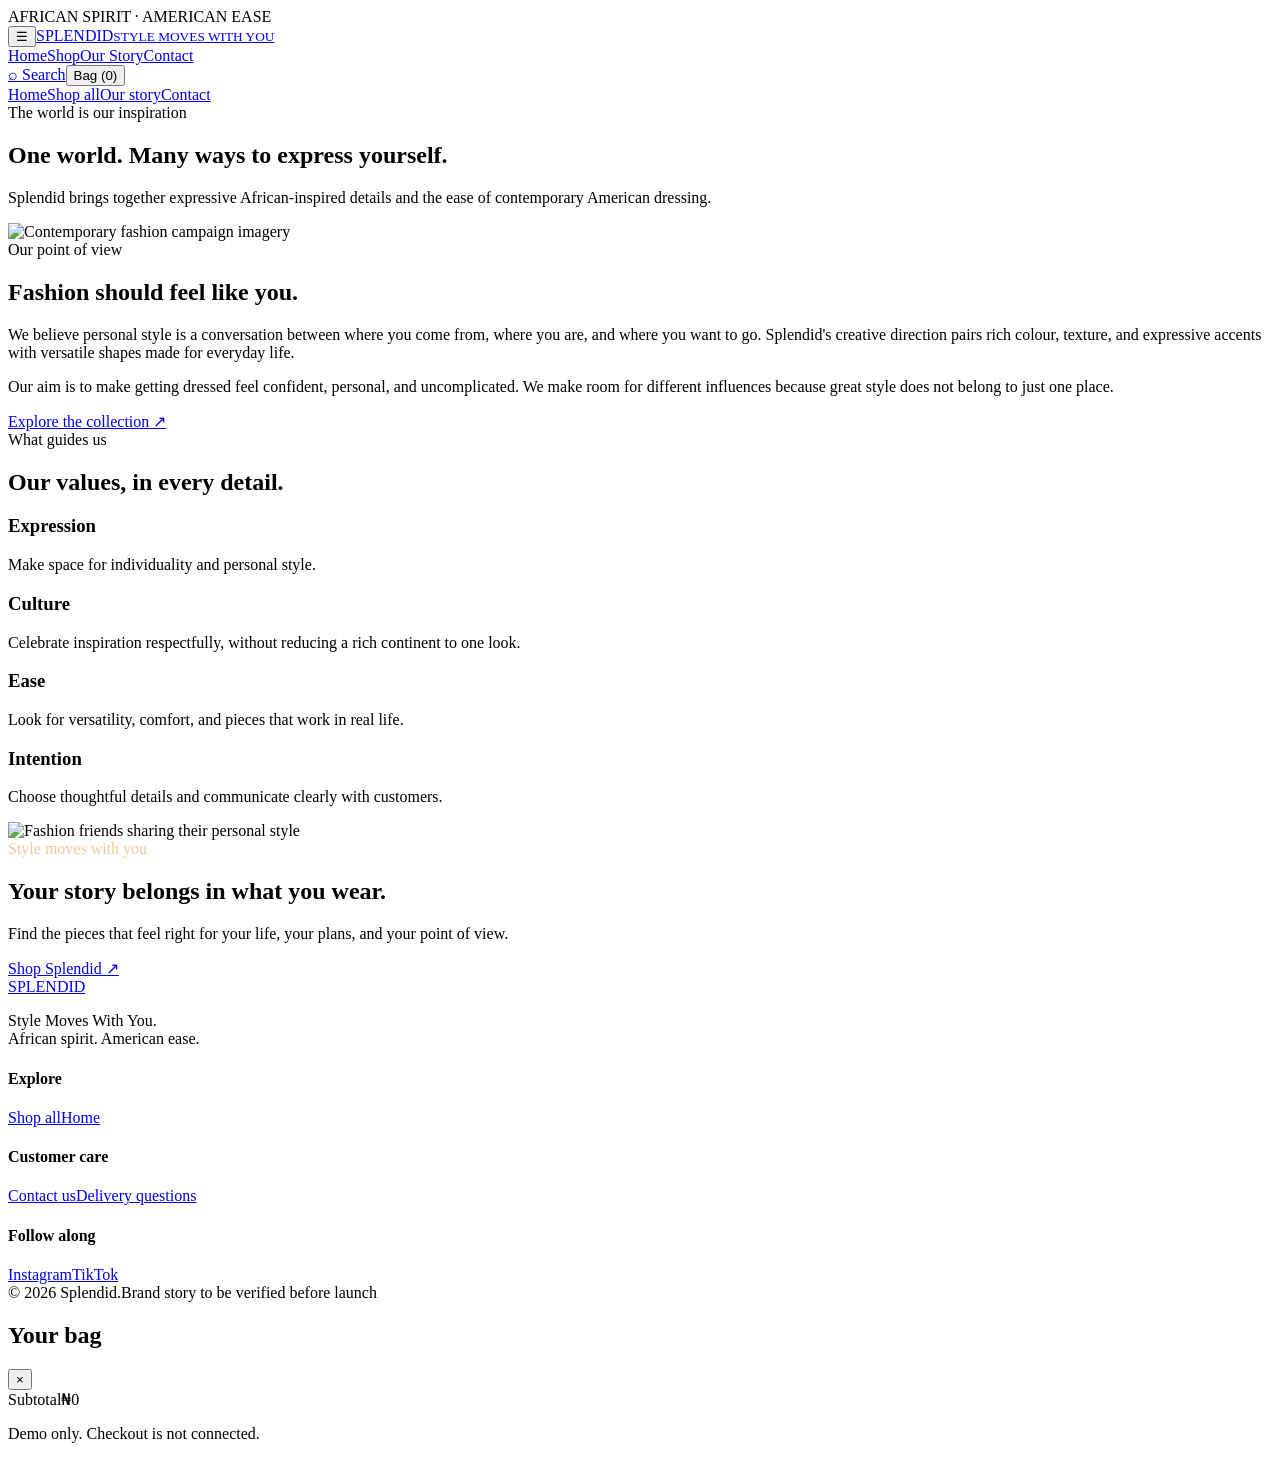
==== about.html @ 49380f8c "Add files via upload" ====
<!doctype html><html lang="en"><head><meta charset="utf-8"><meta name="viewport" content="width=device-width,initial-scale=1"><title>Our Story | Splendid Fashion</title><meta name="description" content="Learn about Splendid's design direction: African-inspired expression meets modern everyday style."><meta name="robots" content="index,follow"><link rel="stylesheet" href="assets/style.css"><script defer src="assets/app.js"></script><script defer src="assets/site.js"></script></head><body><div class="announcement">AFRICAN SPIRIT · AMERICAN EASE</div><header class="header"><nav class="nav"><button class="menu-toggle" aria-label="Open navigation">☰</button><a class="logo" href="index.html">SPLENDID<small>STYLE MOVES WITH YOU</small></a><div class="navlinks"><a href="index.html">Home</a><a href="shop.html">Shop</a><a href="about.html">Our Story</a><a href="contact.html">Contact</a></div><div class="navtools"><a href="shop.html">⌕ Search</a><button data-open-cart>Bag (<span data-cart-count>0</span>)</button></div></nav><div class="mobile-menu"><a href="index.html">Home</a><a href="shop.html">Shop all</a><a href="about.html">Our story</a><a href="contact.html">Contact</a></div></header><main><section class="page-hero"><div class="eyebrow">The world is our inspiration</div><h1 class="page-title">One world. Many ways to express yourself.</h1><p>Splendid brings together expressive African-inspired details and the ease of contemporary American dressing.</p></section><section class="container about-intro"><img src="https://images.unsplash.com/photo-1529139574466-a303027c1d8b?auto=format&fit=crop&w=1100&q=85" alt="Contemporary fashion campaign imagery"><div class="about-copy"><div class="eyebrow">Our point of view</div><h2>Fashion should feel like you.</h2><p>We believe personal style is a conversation between where you come from, where you are, and where you want to go. Splendid's creative direction pairs rich colour, texture, and expressive accents with versatile shapes made for everyday life.</p><p>Our aim is to make getting dressed feel confident, personal, and uncomplicated. We make room for different influences because great style does not belong to just one place.</p><a class="button" href="shop.html">Explore the collection ↗</a></div></section><section class="container"><div class="section-head"><div><div class="eyebrow">What guides us</div><h2>Our values, in every detail.</h2></div></div><div class="values"><article class="value-card"><h3>Expression</h3><p>Make space for individuality and personal style.</p></article><article class="value-card"><h3>Culture</h3><p>Celebrate inspiration respectfully, without reducing a rich continent to one look.</p></article><article class="value-card"><h3>Ease</h3><p>Look for versatility, comfort, and pieces that work in real life.</p></article><article class="value-card"><h3>Intention</h3><p>Choose thoughtful details and communicate clearly with customers.</p></article></div></section><section class="container section"><div class="editorial"><img src="https://images.unsplash.com/photo-1483985988355-763728e1935b?auto=format&fit=crop&w=1100&q=85" alt="Fashion friends sharing their personal style" loading="lazy"><div class="editorial-copy"><div class="eyebrow" style="color:#f0c99c">Style moves with you</div><h2>Your story belongs in what you wear.</h2><p>Find the pieces that feel right for your life, your plans, and your point of view.</p><a class="button light" href="shop.html">Shop Splendid ↗</a></div></div></section></main><footer class="footer"><div class="container"><div class="footer-main"><div class="footer-brand"><a class="logo" href="index.html">SPLENDID</a><p>Style Moves With You.<br>African spirit. American ease.</p></div><div><h4>Explore</h4><div class="footer-links"><a href="shop.html">Shop all</a><a href="index.html">Home</a></div></div><div><h4>Customer care</h4><div class="footer-links"><a href="contact.html">Contact us</a><a href="contact.html">Delivery questions</a></div></div><div><h4>Follow along</h4><div class="footer-links"><a href="#">Instagram</a><a href="#">TikTok</a></div></div></div><div class="footer-bottom"><span>© <span data-year>2026</span> Splendid.</span><span>Brand story to be verified before launch</span></div></div></footer><div class="cart-panel" data-cart-panel role="dialog" aria-modal="true" aria-label="Shopping bag"><div class="cart-inner"><div class="cart-head"><h2>Your bag</h2><button class="cart-close" data-close-cart>×</button></div><div data-cart-items></div><div class="cart-total"><span>Subtotal</span><span data-cart-total>₦0</span></div><p class="cart-note">Demo only. Checkout is not connected.</p></div></div></body></html>
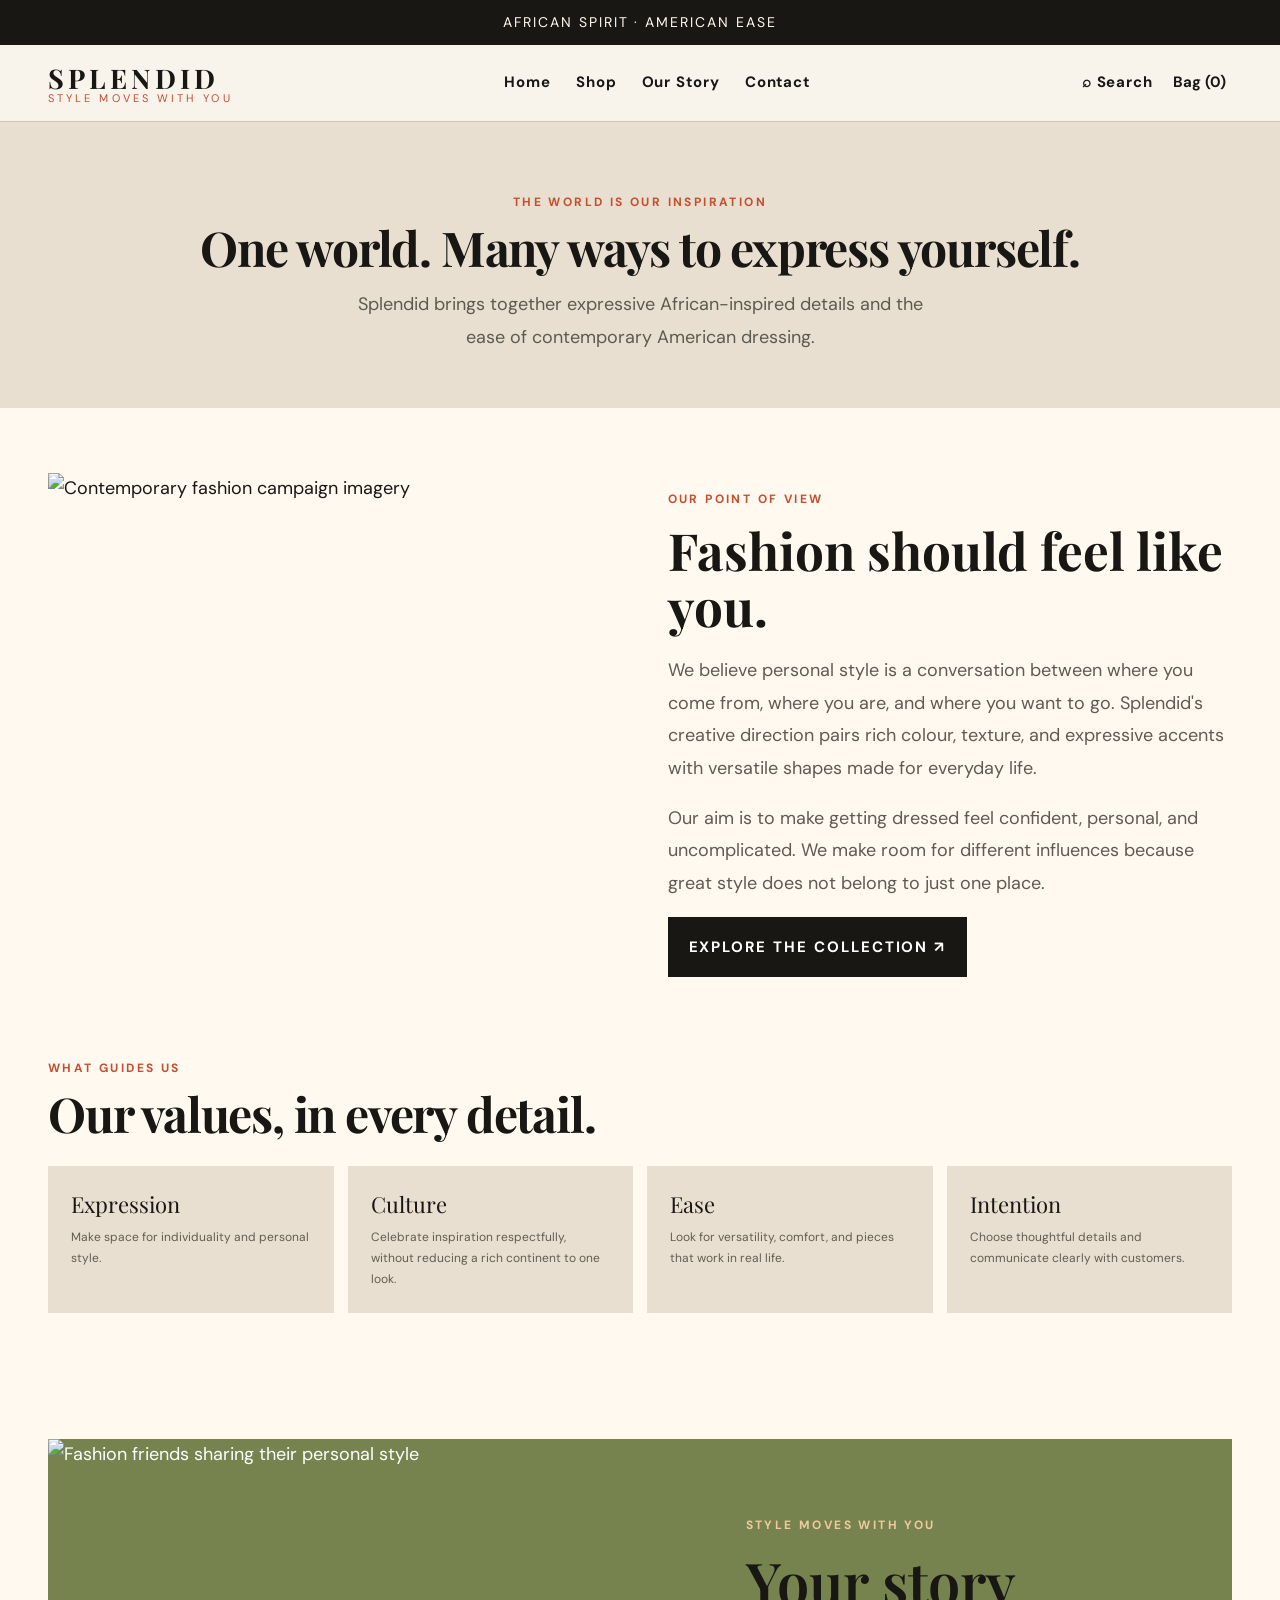
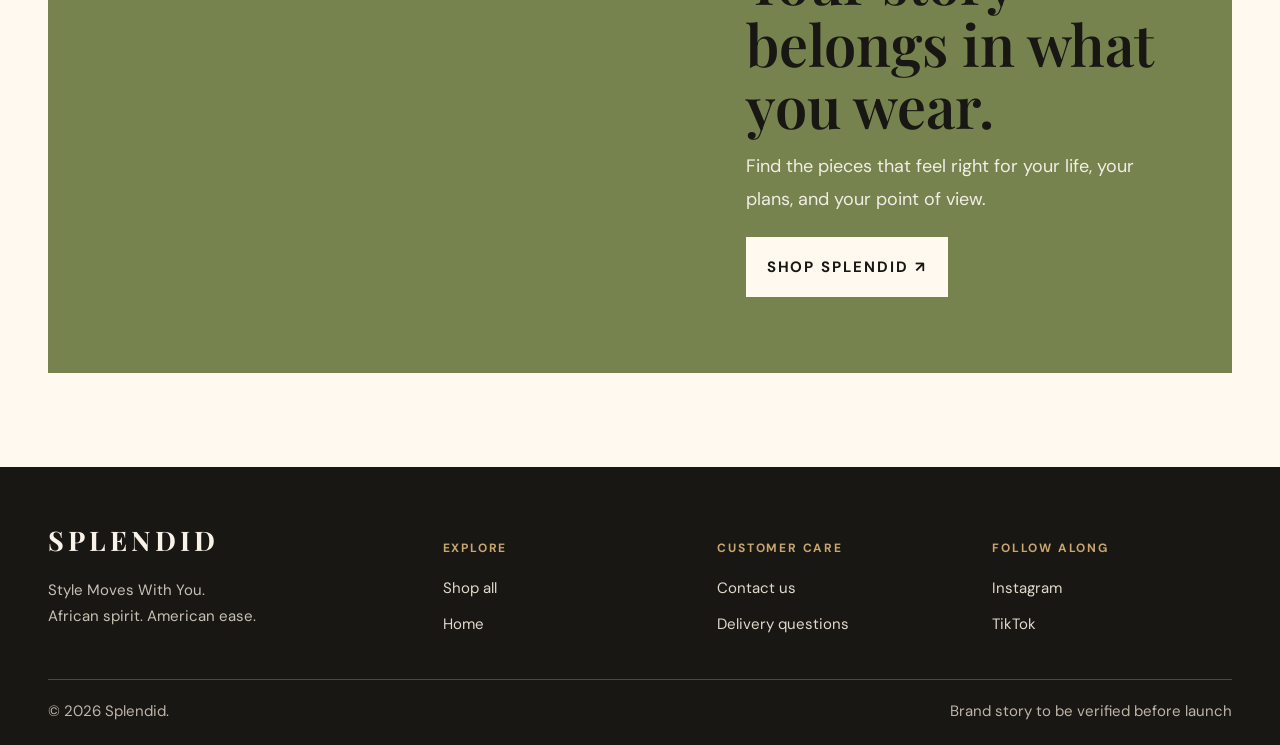
==== commit aeda1568: "Refresh website assets after readability update" ====
--- a/about.html
+++ b/about.html
@@ -1 +1 @@
-<!doctype html><html lang="en"><head><meta charset="utf-8"><meta name="viewport" content="width=device-width,initial-scale=1"><title>Our Story | Splendid Fashion</title><meta name="description" content="Learn about Splendid's design direction: African-inspired expression meets modern everyday style."><meta name="robots" content="index,follow"><link rel="stylesheet" href="assets/style.css"><script defer src="assets/app.js"></script><script defer src="assets/site.js"></script></head><body><div class="announcement">AFRICAN SPIRIT · AMERICAN EASE</div><header class="header"><nav class="nav"><button class="menu-toggle" aria-label="Open navigation">☰</button><a class="logo" href="index.html">SPLENDID<small>STYLE MOVES WITH YOU</small></a><div class="navlinks"><a href="index.html">Home</a><a href="shop.html">Shop</a><a href="about.html">Our Story</a><a href="contact.html">Contact</a></div><div class="navtools"><a href="shop.html">⌕ Search</a><button data-open-cart>Bag (<span data-cart-count>0</span>)</button></div></nav><div class="mobile-menu"><a href="index.html">Home</a><a href="shop.html">Shop all</a><a href="about.html">Our story</a><a href="contact.html">Contact</a></div></header><main><section class="page-hero"><div class="eyebrow">The world is our inspiration</div><h1 class="page-title">One world. Many ways to express yourself.</h1><p>Splendid brings together expressive African-inspired details and the ease of contemporary American dressing.</p></section><section class="container about-intro"><img src="https://images.unsplash.com/photo-1529139574466-a303027c1d8b?auto=format&fit=crop&w=1100&q=85" alt="Contemporary fashion campaign imagery"><div class="about-copy"><div class="eyebrow">Our point of view</div><h2>Fashion should feel like you.</h2><p>We believe personal style is a conversation between where you come from, where you are, and where you want to go. Splendid's creative direction pairs rich colour, texture, and expressive accents with versatile shapes made for everyday life.</p><p>Our aim is to make getting dressed feel confident, personal, and uncomplicated. We make room for different influences because great style does not belong to just one place.</p><a class="button" href="shop.html">Explore the collection ↗</a></div></section><section class="container"><div class="section-head"><div><div class="eyebrow">What guides us</div><h2>Our values, in every detail.</h2></div></div><div class="values"><article class="value-card"><h3>Expression</h3><p>Make space for individuality and personal style.</p></article><article class="value-card"><h3>Culture</h3><p>Celebrate inspiration respectfully, without reducing a rich continent to one look.</p></article><article class="value-card"><h3>Ease</h3><p>Look for versatility, comfort, and pieces that work in real life.</p></article><article class="value-card"><h3>Intention</h3><p>Choose thoughtful details and communicate clearly with customers.</p></article></div></section><section class="container section"><div class="editorial"><img src="https://images.unsplash.com/photo-1483985988355-763728e1935b?auto=format&fit=crop&w=1100&q=85" alt="Fashion friends sharing their personal style" loading="lazy"><div class="editorial-copy"><div class="eyebrow" style="color:#f0c99c">Style moves with you</div><h2>Your story belongs in what you wear.</h2><p>Find the pieces that feel right for your life, your plans, and your point of view.</p><a class="button light" href="shop.html">Shop Splendid ↗</a></div></div></section></main><footer class="footer"><div class="container"><div class="footer-main"><div class="footer-brand"><a class="logo" href="index.html">SPLENDID</a><p>Style Moves With You.<br>African spirit. American ease.</p></div><div><h4>Explore</h4><div class="footer-links"><a href="shop.html">Shop all</a><a href="index.html">Home</a></div></div><div><h4>Customer care</h4><div class="footer-links"><a href="contact.html">Contact us</a><a href="contact.html">Delivery questions</a></div></div><div><h4>Follow along</h4><div class="footer-links"><a href="#">Instagram</a><a href="#">TikTok</a></div></div></div><div class="footer-bottom"><span>© <span data-year>2026</span> Splendid.</span><span>Brand story to be verified before launch</span></div></div></footer><div class="cart-panel" data-cart-panel role="dialog" aria-modal="true" aria-label="Shopping bag"><div class="cart-inner"><div class="cart-head"><h2>Your bag</h2><button class="cart-close" data-close-cart>×</button></div><div data-cart-items></div><div class="cart-total"><span>Subtotal</span><span data-cart-total>₦0</span></div><p class="cart-note">Demo only. Checkout is not connected.</p></div></div></body></html>+<!doctype html><html lang="en"><head><meta charset="utf-8"><meta name="viewport" content="width=device-width,initial-scale=1"><title>Our Story | Splendid Fashion</title><meta name="description" content="Learn about Splendid's design direction: African-inspired expression meets modern everyday style."><meta name="robots" content="index,follow"><link rel="stylesheet" href="assets/style.css?v=20261111c"><script defer src="assets/app.js?v=20261111c"></script><script defer src="assets/site.js"></script></head><body><div class="announcement">AFRICAN SPIRIT · AMERICAN EASE</div><header class="header"><nav class="nav"><button class="menu-toggle" aria-label="Open navigation">☰</button><a class="logo" href="index.html">SPLENDID<small>STYLE MOVES WITH YOU</small></a><div class="navlinks"><a href="index.html">Home</a><a href="shop.html">Shop</a><a href="about.html">Our Story</a><a href="contact.html">Contact</a></div><div class="navtools"><a href="shop.html">⌕ Search</a><button data-open-cart>Bag (<span data-cart-count>0</span>)</button></div></nav><div class="mobile-menu"><a href="index.html">Home</a><a href="shop.html">Shop all</a><a href="about.html">Our story</a><a href="contact.html">Contact</a></div></header><main><section class="page-hero"><div class="eyebrow">The world is our inspiration</div><h1 class="page-title">One world. Many ways to express yourself.</h1><p>Splendid brings together expressive African-inspired details and the ease of contemporary American dressing.</p></section><section class="container about-intro"><img src="https://images.unsplash.com/photo-1529139574466-a303027c1d8b?auto=format&fit=crop&w=1100&q=85" alt="Contemporary fashion campaign imagery"><div class="about-copy"><div class="eyebrow">Our point of view</div><h2>Fashion should feel like you.</h2><p>We believe personal style is a conversation between where you come from, where you are, and where you want to go. Splendid's creative direction pairs rich colour, texture, and expressive accents with versatile shapes made for everyday life.</p><p>Our aim is to make getting dressed feel confident, personal, and uncomplicated. We make room for different influences because great style does not belong to just one place.</p><a class="button" href="shop.html">Explore the collection ↗</a></div></section><section class="container"><div class="section-head"><div><div class="eyebrow">What guides us</div><h2>Our values, in every detail.</h2></div></div><div class="values"><article class="value-card"><h3>Expression</h3><p>Make space for individuality and personal style.</p></article><article class="value-card"><h3>Culture</h3><p>Celebrate inspiration respectfully, without reducing a rich continent to one look.</p></article><article class="value-card"><h3>Ease</h3><p>Look for versatility, comfort, and pieces that work in real life.</p></article><article class="value-card"><h3>Intention</h3><p>Choose thoughtful details and communicate clearly with customers.</p></article></div></section><section class="container section"><div class="editorial"><img src="https://images.unsplash.com/photo-1483985988355-763728e1935b?auto=format&fit=crop&w=1100&q=85" alt="Fashion friends sharing their personal style" loading="lazy"><div class="editorial-copy"><div class="eyebrow" style="color:#f0c99c">Style moves with you</div><h2>Your story belongs in what you wear.</h2><p>Find the pieces that feel right for your life, your plans, and your point of view.</p><a class="button light" href="shop.html">Shop Splendid ↗</a></div></div></section></main><footer class="footer"><div class="container"><div class="footer-main"><div class="footer-brand"><a class="logo" href="index.html">SPLENDID</a><p>Style Moves With You.<br>African spirit. American ease.</p></div><div><h4>Explore</h4><div class="footer-links"><a href="shop.html">Shop all</a><a href="index.html">Home</a></div></div><div><h4>Customer care</h4><div class="footer-links"><a href="contact.html">Contact us</a><a href="contact.html">Delivery questions</a></div></div><div><h4>Follow along</h4><div class="footer-links"><a href="#">Instagram</a><a href="#">TikTok</a></div></div></div><div class="footer-bottom"><span>© <span data-year>2026</span> Splendid.</span><span>Brand story to be verified before launch</span></div></div></footer><div class="cart-panel" data-cart-panel role="dialog" aria-modal="true" aria-label="Shopping bag"><div class="cart-inner"><div class="cart-head"><h2>Your bag</h2><button class="cart-close" data-close-cart>×</button></div><div data-cart-items></div><div class="cart-total"><span>Subtotal</span><span data-cart-total>₦0</span></div><p class="cart-note">Demo only. Checkout is not connected.</p></div></div></body></html>
--- a/assets/style.css
+++ b/assets/style.css
@@ -0,0 +1,351 @@
+@import url('https://fonts.googleapis.com/css2?family=DM+Sans:wght@400;500;600;700&family=Playfair+Display:wght@500;600;700&display=swap');
+:root{--ink:#20201e;--paper:#f8f4ec;--white:#fffdf8;--clay:#b9573d;--gold:#c9a66b;--olive:#606b4c;--muted:#706d65;--line:#e3dbce;--serif:'Playfair Display',Georgia,serif;--sans:'DM Sans',Arial,sans-serif}*{box-sizing:border-box}html{scroll-behavior:smooth}body{margin:0;background:var(--paper);color:var(--ink);font-family:var(--sans);line-height:1.55}img{display:block;width:100%;object-fit:cover}a{color:inherit;text-decoration:none}button,input,select,textarea{font:inherit}button,.button{cursor:pointer}.announcement{background:var(--ink);color:#fff8ed;text-align:center;font-size:11px;letter-spacing:.14em;text-transform:uppercase;padding:10px 14px}.header{position:sticky;top:0;z-index:10;background:rgba(248,244,236,.96);backdrop-filter:blur(10px);border-bottom:1px solid var(--line)}.nav{max-width:1240px;margin:auto;min-height:76px;padding:0 28px;display:flex;align-items:center;justify-content:space-between;gap:20px}.logo{font:600 27px var(--serif);letter-spacing:.15em}.logo small{display:block;font:10px var(--sans);letter-spacing:.28em;text-align:center;color:var(--clay);margin-top:-5px}.navlinks,.navtools{display:flex;align-items:center;gap:25px;font-size:12px;letter-spacing:.06em}.navlinks a:hover,.footer a:hover{color:var(--clay)}.navtools{gap:14px}.navtools button{border:0;background:none;color:var(--ink)}.menu-toggle{display:none;border:0;background:none;font-size:23px}.mobile-menu{display:none;padding:12px 25px 22px;gap:16px}.container{max-width:1240px;margin:auto;padding-left:28px;padding-right:28px}.eyebrow{font-size:10px;letter-spacing:.2em;text-transform:uppercase;color:var(--clay);font-weight:700}.hero{display:grid;grid-template-columns: .9fr 1.1fr;min-height:590px;background:#e8dfd0}.hero-copy{padding:clamp(36px,7vw,100px);display:flex;flex-direction:column;align-items:flex-start;justify-content:center}.hero h1{font:600 clamp(45px,6vw,78px)/1.04 var(--serif);letter-spacing:-.04em;margin:18px 0}.hero p{max-width:400px;color:#514e48;font-size:15px;margin:0 0 26px}.hero-image{min-height:520px;position:relative}.hero-image img{height:100%;position:absolute;inset:0}.button{display:inline-flex;align-items:center;gap:22px;background:var(--ink);color:#fffaf2;padding:14px 20px;font-size:11px;text-transform:uppercase;letter-spacing:.13em;border:1px solid var(--ink);transition:.2s}.button:hover{background:var(--clay);border-color:var(--clay)}.button.light{background:var(--paper);color:var(--ink);border-color:var(--paper)}.section{padding-top:76px;padding-bottom:24px}.section-head{display:flex;justify-content:space-between;align-items:end;gap:20px;margin-bottom:25px}.section-head h2,.page-title{font:600 clamp(32px,4vw,48px)/1.12 var(--serif);margin:8px 0 0;letter-spacing:-.025em}.text-link{font-size:12px;border-bottom:1px solid var(--clay);padding-bottom:5px}.categories{display:grid;grid-template-columns:repeat(4,1fr);gap:14px}.category-card{position:relative;min-height:320px;overflow:hidden;background:#ddd}.category-card img{height:320px;transition:transform .5s}.category-card:hover img{transform:scale(1.04)}.category-label{position:absolute;inset:auto 0 0;padding:40px 18px 18px;color:white;background:linear-gradient(transparent,rgba(0,0,0,.72));display:flex;flex-direction:column;font-size:11px;gap:4px}.category-label strong{font:24px var(--serif)}.product-grid{display:grid;grid-template-columns:repeat(4,minmax(0,1fr));gap:18px}.product-card{min-width:0}.product-image{position:relative;background:#e8e1d5;overflow:hidden;aspect-ratio:3/4}.product-image img{height:100%;transition:transform .4s}.product-card:hover .product-image img{transform:scale(1.035)}.tag{position:absolute;left:10px;top:10px;background:var(--paper);padding:5px 8px;font-size:9px;text-transform:uppercase;letter-spacing:.1em}.product-meta{padding:11px 0}.product-meta h3{font-size:13px;font-weight:500;margin:0 0 4px}.product-meta p{font-size:12px;color:var(--muted);margin:0}.editorial{display:grid;grid-template-columns:1.05fr .95fr;background:var(--olive);color:white;min-height:380px}.editorial img{height:100%;min-height:380px}.editorial-copy{padding:clamp(30px,6vw,76px);display:flex;flex-direction:column;align-items:flex-start;justify-content:center}.editorial-copy h2{font:600 clamp(35px,4.5vw,58px)/1.08 var(--serif);margin:14px 0}.editorial-copy p{max-width:400px;color:#f1eee6;font-size:14px;margin:0 0 22px}.benefits{display:grid;grid-template-columns:repeat(4,1fr);border-top:1px solid var(--line);border-bottom:1px solid var(--line)}.benefit{padding:23px 15px;border-right:1px solid var(--line)}.benefit:last-child{border:0}.benefit strong,.benefit span{display:block}.benefit strong{font:18px var(--serif)}.benefit span{font-size:11px;color:var(--muted);margin-top:4px}.newsletter{display:flex;justify-content:space-between;align-items:center;gap:25px;background:#e9dfd0;padding:30px}.newsletter h3{font:26px var(--serif);margin:0 0 5px}.newsletter-form{display:flex;max-width:460px;width:100%}.newsletter-form input{min-width:0;flex:1;background:transparent;border:0;border-bottom:1px solid #a99c8a;padding:12px 4px;outline:none}.newsletter-form button{border:0;background:var(--ink);color:white;padding:0 16px;font-size:11px;text-transform:uppercase;letter-spacing:.1em}.footer{background:var(--ink);color:#f8f2e8;margin-top:70px;padding:55px 0 20px}.footer-main{display:grid;grid-template-columns:1.5fr repeat(3,1fr);gap:35px}.footer-brand p{font-size:12px;color:#c7c0b5}.footer h4{font-size:10px;text-transform:uppercase;letter-spacing:.15em;color:#c9a66b}.footer-links{display:grid;gap:9px;font-size:12px;color:#e1d9cc}.footer-bottom{border-top:1px solid #4a4842;margin-top:35px;padding-top:18px;display:flex;justify-content:space-between;gap:15px;color:#bdb5a8;font-size:10px}.page-hero{padding:70px 28px 55px;text-align:center;background:#e9dfd0}.page-hero p{max-width:600px;margin:14px auto 0;color:#5e594f}.shop-tools{display:flex;justify-content:space-between;align-items:center;gap:15px;margin:28px 0}.filters{display:flex;gap:8px;flex-wrap:wrap}.filter-btn{background:transparent;border:1px solid var(--line);padding:9px 13px;font-size:11px}.filter-btn.active,.filter-btn:hover{background:var(--ink);color:white;border-color:var(--ink)}select{background:var(--paper);border:1px solid var(--line);padding:10px;font-size:11px}.shop-grid{padding-bottom:60px}.product-detail{display:grid;grid-template-columns:1.05fr .95fr;gap:7%;padding-top:55px;padding-bottom:65px}.product-detail-image{aspect-ratio:4/5;background:#e7dfd3}.product-detail-image img{height:100%}.product-detail-copy{padding-top:25px}.product-detail-copy h1{font:600 clamp(34px,4vw,50px)/1.1 var(--serif);margin:12px 0}.price{font-size:16px;margin:12px 0 22px}.muted{color:var(--muted)}.option-label{font-size:11px;text-transform:uppercase;letter-spacing:.1em;margin:25px 0 9px}.swatches,.sizes{display:flex;gap:8px;flex-wrap:wrap}.swatch,.size-btn{border:1px solid var(--line);background:transparent;padding:10px 13px;font-size:12px}.swatch.active,.size-btn.active{border-color:var(--ink);outline:1px solid var(--ink)}.quantity-row{display:flex;gap:10px;margin:22px 0}.quantity-row input{width:68px;padding:12px;border:1px solid var(--line);background:transparent}.product-detail-copy .button{flex:1;justify-content:center}.about-intro{display:grid;grid-template-columns:1fr 1fr;gap:55px;align-items:center;padding-top:65px;padding-bottom:65px}.about-intro img{height:520px}.about-copy h2{font:600 clamp(36px,4vw,54px)/1.1 var(--serif);margin:12px 0 20px}.about-copy p{color:#5f5a52;font-size:14px}.values{display:grid;grid-template-columns:repeat(4,1fr);gap:14px;padding-bottom:50px}.value-card{padding:23px;background:#e9dfd0;min-height:145px}.value-card h3{font:22px var(--serif);margin:0 0 8px}.value-card p{font-size:12px;color:#625c52;margin:0}.contact-layout{display:grid;grid-template-columns:.8fr 1.2fr;gap:8%;padding-top:55px;padding-bottom:65px}.contact-copy h2{font:42px var(--serif);margin:10px 0}.contact-form{display:grid;grid-template-columns:1fr 1fr;gap:17px}.field{display:grid;gap:7px;font-size:11px}.field.full{grid-column:1/-1}.field input,.field select,.field textarea{width:100%;padding:13px;border:1px solid var(--line);background:var(--white);outline-color:var(--clay)}.field textarea{min-height:135px;resize:vertical}.form-note{font-size:12px;color:var(--olive);margin-top:12px}.notice{padding:13px;background:#e9dfd0;font-size:12px;margin:15px 0}.empty-state{padding:35px;text-align:center;color:var(--muted)}.sr-only{position:absolute;width:1px;height:1px;padding:0;margin:-1px;overflow:hidden;clip:rect(0,0,0,0);white-space:nowrap;border:0}.cart-panel{position:fixed;z-index:30;inset:0;background:#0007;display:none;justify-content:flex-end}.cart-panel.open{display:flex}.cart-inner{width:min(430px,100%);height:100%;background:var(--paper);padding:25px;overflow:auto}.cart-head{display:flex;justify-content:space-between;align-items:center;border-bottom:1px solid var(--line);padding-bottom:14px}.cart-head h2{font:28px var(--serif);margin:0}.cart-close{border:0;background:none;font-size:25px}.cart-item{display:grid;grid-template-columns:70px 1fr auto;gap:12px;padding:15px 0;border-bottom:1px solid var(--line);font-size:12px}.cart-item img{height:90px}.cart-total{display:flex;justify-content:space-between;margin:20px 0;font-weight:700}.cart-note{font-size:11px;color:var(--muted)}
+@media(max-width:800px){.nav{min-height:66px;padding:0 17px}.menu-toggle{display:block}.navlinks{display:none}.mobile-menu.open{display:grid}.navtools{gap:10px}.logo{font-size:23px}.container{padding-left:17px;padding-right:17px}.hero{grid-template-columns:1fr}.hero-copy{padding:42px 25px}.hero-image{min-height:430px;position:relative}.hero-image img{position:absolute}.categories{grid-template-columns:repeat(2,1fr);gap:10px}.category-card,.category-card img{min-height:250px;height:250px}.product-grid{grid-template-columns:repeat(2,minmax(0,1fr));gap:18px 11px}.section{padding-top:52px}.section-head h2{font-size:33px}.editorial{grid-template-columns:1fr}.editorial img{min-height:300px;height:300px}.editorial-copy{padding:34px 25px}.benefits{grid-template-columns:repeat(2,1fr)}.benefit:nth-child(2){border-right:0}.benefit:nth-child(-n+2){border-bottom:1px solid var(--line)}.newsletter{align-items:flex-start;flex-direction:column;padding:25px 18px}.footer-main{grid-template-columns:repeat(2,1fr);gap:25px}.footer-bottom{flex-direction:column}.page-hero{padding:48px 18px}.product-detail{grid-template-columns:1fr;gap:20px;padding-top:25px}.product-detail-copy{padding-top:0}.about-intro{grid-template-columns:1fr;gap:25px;padding-top:35px}.about-intro img{height:400px}.values{grid-template-columns:repeat(2,1fr)}.contact-layout{grid-template-columns:1fr;gap:25px;padding-top:35px}.shop-tools{align-items:flex-start;flex-direction:column}.shop-tools select{width:100%}}
+@media(max-width:420px){.navtools a{display:none}.hero h1{font-size:49px}.section-head{align-items:flex-start;flex-direction:column}.category-card,.category-card img{height:220px;min-height:220px}.contact-form{grid-template-columns:1fr}.field.full{grid-column:auto}.footer-main{gap:20px}.product-detail-copy h1{font-size:36px}}
+/* SPLENDID: BOLDER FONTS & BRIGHTER EXISTING COLOURS */
+
+:root {
+  --ink: #20201E;
+  --paper: #FBF7F0;
+  --white: #FFFDF8;
+  --clay: #C65F43;
+  --gold: #D5AE65;
+  --olive: #727D58;
+  --muted: #57534C;
+  --line: #DED4C5;
+}
+
+/* Stronger typography */
+body {
+  font-size: 16px;
+  line-height: 1.7;
+  color: var(--ink);
+}
+
+.hero h1,
+.section-head h2,
+.page-title,
+.product-detail-copy h1,
+.about-copy h2 {
+  font-weight: 700;
+}
+
+/* More visible navigation */
+.navlinks,
+.navtools {
+  font-size: 14px;
+  font-weight: 600;
+}
+
+.logo {
+  font-weight: 700;
+}
+
+/* Clearer supporting text */
+.hero p,
+.page-hero p,
+.about-copy p,
+.editorial-copy p {
+  font-size: 16px;
+  line-height: 1.75;
+}
+
+/* Bolder buttons */
+.button {
+  font-size: 12px;
+  font-weight: 700;
+  min-height: 48px;
+  background: var(--ink);
+  color: #FFFFFF;
+}
+
+.button:hover {
+  background: var(--clay);
+  border-color: var(--clay);
+}
+
+/* More readable category labels */
+.category-label strong {
+  font-weight: 700;
+}
+
+.category-label {
+  font-size: 13px;
+}
+
+
+/* Clear, readable product names and prices */
+.product-meta h3 {
+  font-size: 15px;
+  font-weight: 700;
+  line-height: 1.4;
+  margin-bottom: 6px;
+  overflow-wrap: anywhere;
+}
+
+.product-meta p,
+.price {
+  font-size: 15px;
+  font-weight: 700;
+  line-height: 1.4;
+  margin-top: 0;
+}
+
+/* Keep product names and prices readable on phones */
+@media (max-width: 420px) {
+  .product-meta h3 {
+    font-size: 13px;
+  }
+
+  .product-meta p,
+  .price {
+    font-size: 13px;
+  }
+}
+
+
+.tag,
+.eyebrow {
+  font-weight: 700;
+}
+
+/* Stronger links and form labels */
+.text-link,
+.field {
+  font-size: 14px;
+  font-weight: 600;
+}
+
+.field input,
+.field select,
+.field textarea {
+  font-size: 16px;
+}
+
+/* Improve readability on smaller phones */
+@media (max-width: 420px) {
+  .hero h1 {
+    font-size: 47px;
+    font-weight: 700;
+  }
+
+  .hero p {
+    font-size: 16px;
+  }
+
+  .product-meta h3 {
+    font-size: 14px;
+  }
+
+  .navtools {
+    font-size: 13px;
+  }
+}
+
+/* SPLENDID — CLEARER FONTS & MORE VISIBLE COLOURS */
+
+:root {
+  --ink: #191714;
+  --paper: #FFF9F0;
+  --white: #FFFFFF;
+  --clay: #C34E30;
+  --gold: #E0B451;
+  --olive: #77834E;
+  --muted: #514B43;
+  --line: #D6C7B3;
+}
+
+body {
+  color: var(--ink);
+  font-size: 16px;
+  line-height: 1.7;
+}
+
+h1, h2, h3, h4,
+.hero h1,
+.section-head h2,
+.page-title,
+.product-detail-copy h1 {
+  color: var(--ink);
+  font-weight: 700;
+}
+
+p, li, label {
+  color: var(--muted);
+}
+
+.navlinks a,
+.navtools,
+.logo,
+.product-meta h3,
+.product-meta .price {
+  font-weight: 700;
+}
+
+.hero p,
+.page-hero p,
+.about-copy p,
+.editorial-copy p {
+  font-size: 16px;
+  line-height: 1.8;
+}
+
+.button {
+  background-color: var(--ink);
+  color: #FFFFFF;
+  font-weight: 700;
+}
+
+.button:hover {
+  background-color: var(--clay);
+  border-color: var(--clay);
+}
+
+.eyebrow,
+.tag,
+.category-label {
+  font-weight: 700;
+}
+
+/* Splendid mobile shop layout fix */
+.shop-grid .product-grid {
+  display: grid;
+  grid-template-columns: repeat(2, minmax(0, 1fr));
+  gap: 24px 12px;
+  align-items: start;
+}
+
+.shop-grid .product-card {
+  min-width: 0;
+  height: auto;
+}
+
+.shop-grid .product-image {
+  display: block;
+  width: 100%;
+  overflow: hidden;
+}
+
+.shop-grid .product-meta {
+  display: block;
+  position: static;
+  height: auto;
+  padding: 8px 0 0;
+  overflow-wrap: anywhere;
+}
+
+.shop-grid .product-meta h3 {
+  position: static;
+  margin: 0 0 6px;
+  line-height: 1.4;
+  font-size: 14px;
+}
+
+.shop-grid .product-meta p {
+  position: static;
+  margin: 0;
+  line-height: 1.4;
+  font-size: 14px;
+}
+
+.shop-grid > .notice {
+  clear: both;
+  margin-top: 28px;
+  line-height: 1.6;
+}
+
+@media (min-width: 801px) {
+  .shop-grid .product-grid {
+    grid-template-columns: repeat(4, minmax(0, 1fr));
+  }
+}
+
+
+/* Readability improvements: larger text throughout the site */
+body{font-size:17px;line-height:1.65}
+.announcement{font-size:13px}
+.navlinks,.navtools{font-size:14px}
+.logo small{font-size:11px}
+.eyebrow{font-size:12px}
+.button{font-size:13px}
+.text-link{font-size:14px}
+.category-label{font-size:13px}
+.category-label strong{font-size:26px}
+.product-meta h3{font-size:15px;line-height:1.45}
+.product-meta p{font-size:14px}
+.tag{font-size:11px}
+.benefit span,.footer-brand p,.footer-links,.footer-bottom{font-size:14px}
+.footer h4{font-size:12px}
+.page-hero p,.editorial-copy p,.about-copy p{font-size:16px;line-height:1.7}
+.filter-btn,select{font-size:13px}
+.product-detail-copy h1{font-size:clamp(38px,4.4vw,54px)}
+.product-detail-copy .price{font-size:19px}
+.product-description{font-size:16px;line-height:1.75}
+.product-colour-note{margin:14px 0 18px;padding:12px 14px;background:#e9dfd0;color:var(--ink);font-size:15px;line-height:1.6;border-left:3px solid var(--olive)}
+.option-label{font-size:13px}
+.swatch,.size-btn{font-size:14px}
+.field{font-size:13px}
+.field input,.field select,.field textarea{font-size:15px}
+.notice,.form-note,.cart-note{font-size:14px}
+.cart-item{font-size:14px}
+.cart-note{line-height:1.6}
+@media(max-width:800px){
+  body{font-size:16px}
+  .navlinks,.navtools{font-size:14px}
+  .hero p{font-size:16px}
+  .product-meta h3{font-size:15px}
+  .product-meta p{font-size:14px}
+  .product-detail-copy h1{font-size:clamp(36px,8vw,46px)}
+  .product-description{font-size:16px}
+  .product-colour-note{font-size:15px}
+  .button{font-size:13px}
+}
+
+
+/* Mobile-first readability and layout correction */
+body{font-size:18px;line-height:1.75}
+p,li{font-size:17px;line-height:1.75}
+.announcement{font-size:14px}
+.navlinks,.navtools{font-size:15px}
+.hero p,.page-hero p,.editorial-copy p,.about-copy p{font-size:18px;line-height:1.8}
+.product-meta h3{font-size:17px;line-height:1.5}
+.product-meta p{font-size:16px}
+.product-detail-copy h1{font-size:clamp(40px,5vw,58px);line-height:1.12}
+.product-detail-copy .price{font-size:21px}
+.product-description{font-size:18px;line-height:1.8}
+.product-colour-note{font-size:17px;line-height:1.75;padding:14px 16px}
+.option-label{font-size:15px}
+.swatch,.size-btn{font-size:16px;padding:12px 15px}
+.button{font-size:15px;padding:16px 20px}
+.notice,.form-note,.cart-note{font-size:16px;line-height:1.7}
+.field{font-size:15px}
+.field input,.field select,.field textarea{font-size:17px}
+.footer-links,.footer-brand p,.footer-bottom,.benefit span{font-size:15px}
+
+/* Treat narrow desktop-mode phone browsers as mobile layouts too */
+@media(max-width:1100px){
+  .nav{padding-left:18px;padding-right:18px}
+  .navlinks{display:none}
+  .menu-toggle{display:block}
+  .mobile-menu.open{display:grid}
+  .product-detail{grid-template-columns:minmax(0,1fr);gap:24px}
+  .product-detail-image{max-width:720px;margin:0 auto;width:100%}
+  .product-detail-copy{max-width:720px;width:100%;margin:0 auto;padding-top:0}
+  .container{padding-left:20px;padding-right:20px}
+  .product-detail-copy h1{font-size:clamp(40px,6vw,56px)}
+  .product-description{font-size:18px}
+  .product-colour-note{font-size:17px}
+}
+@media(max-width:600px){
+  body{font-size:18px}
+  p,li{font-size:17px}
+  .container{padding-left:16px;padding-right:16px}
+  .product-detail{padding-top:18px;padding-bottom:40px}
+  .product-detail-copy h1{font-size:38px}
+  .product-detail-copy .price{font-size:21px}
+  .product-description{font-size:18px}
+  .product-colour-note{font-size:17px}
+  .option-label{font-size:15px}
+  .swatch,.size-btn{font-size:16px}
+  .button{font-size:15px}
+}
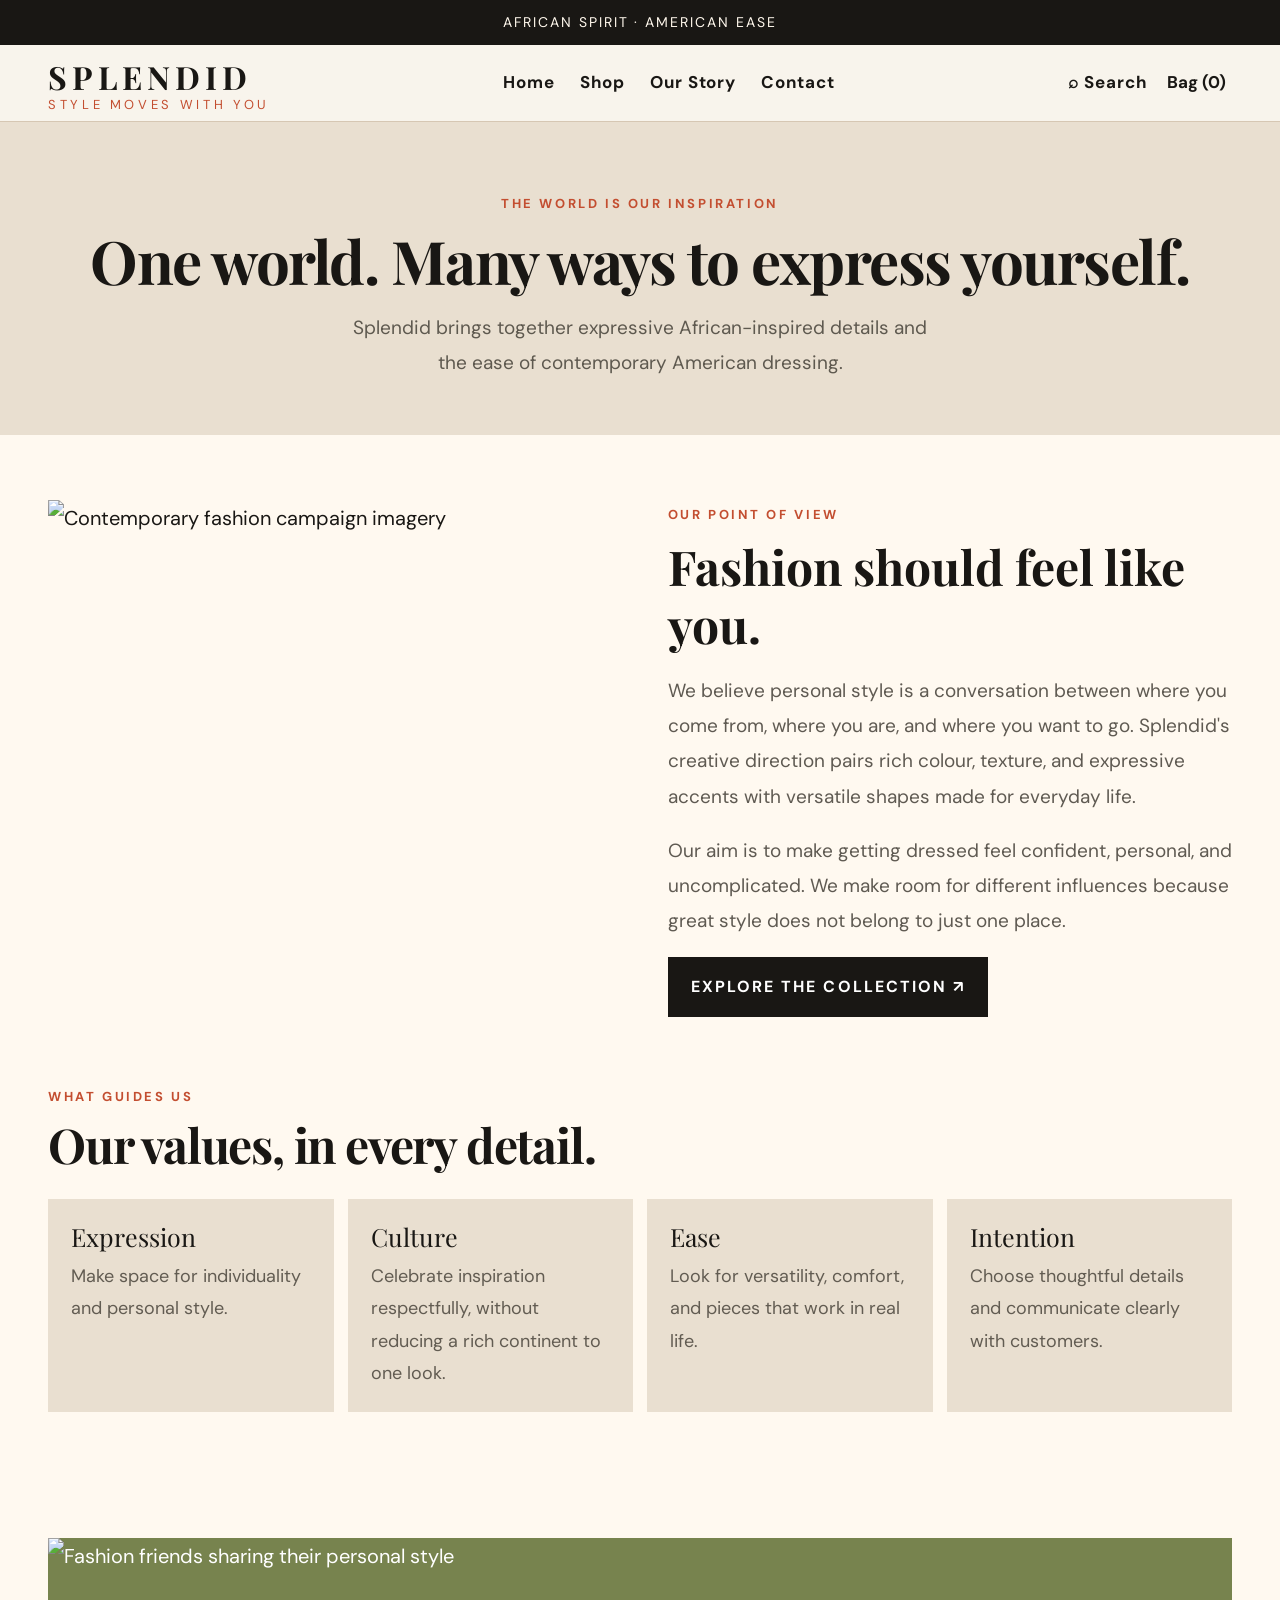
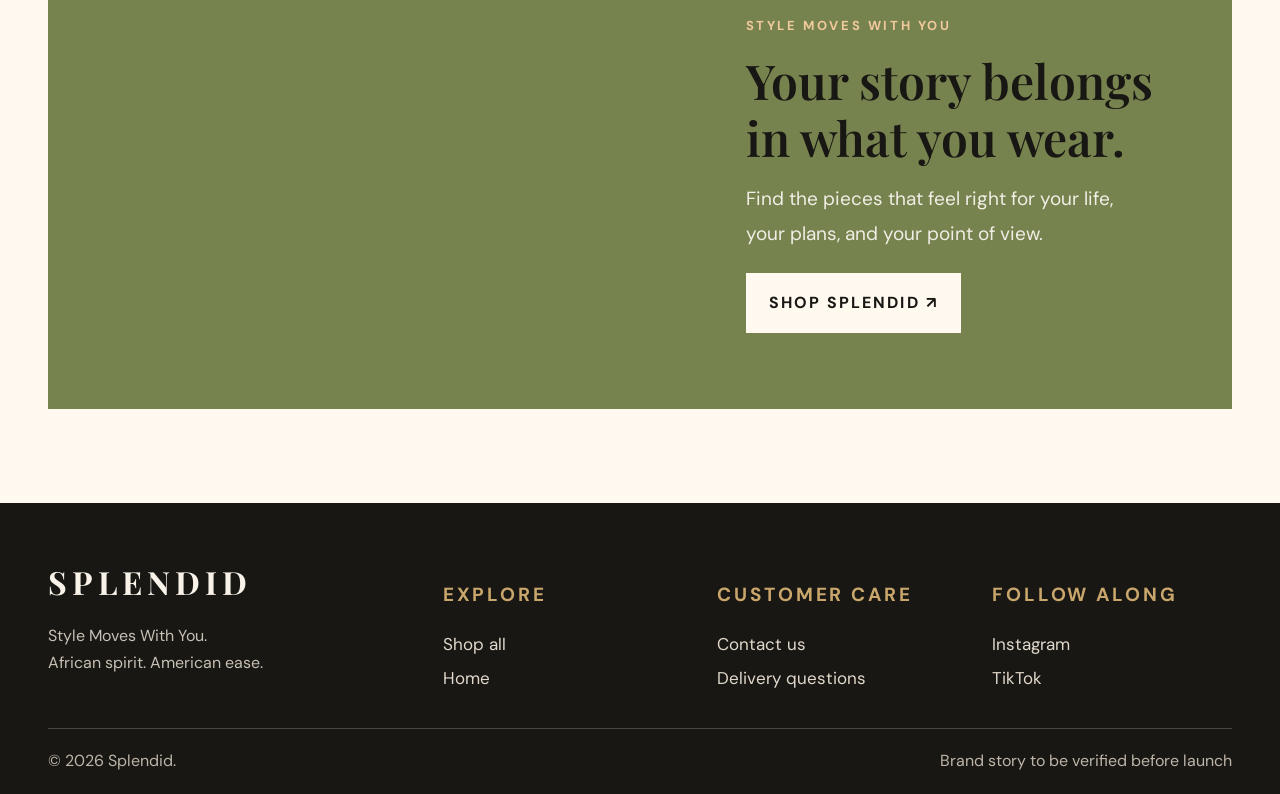
==== commit 9ef53bc2: "Refresh site assets for larger global typography" ====
--- a/about.html
+++ b/about.html
@@ -1 +1 @@
-<!doctype html><html lang="en"><head><meta charset="utf-8"><meta name="viewport" content="width=device-width,initial-scale=1"><title>Our Story | Splendid Fashion</title><meta name="description" content="Learn about Splendid's design direction: African-inspired expression meets modern everyday style."><meta name="robots" content="index,follow"><link rel="stylesheet" href="assets/style.css?v=20261111c"><script defer src="assets/app.js?v=20261111c"></script><script defer src="assets/site.js"></script></head><body><div class="announcement">AFRICAN SPIRIT · AMERICAN EASE</div><header class="header"><nav class="nav"><button class="menu-toggle" aria-label="Open navigation">☰</button><a class="logo" href="index.html">SPLENDID<small>STYLE MOVES WITH YOU</small></a><div class="navlinks"><a href="index.html">Home</a><a href="shop.html">Shop</a><a href="about.html">Our Story</a><a href="contact.html">Contact</a></div><div class="navtools"><a href="shop.html">⌕ Search</a><button data-open-cart>Bag (<span data-cart-count>0</span>)</button></div></nav><div class="mobile-menu"><a href="index.html">Home</a><a href="shop.html">Shop all</a><a href="about.html">Our story</a><a href="contact.html">Contact</a></div></header><main><section class="page-hero"><div class="eyebrow">The world is our inspiration</div><h1 class="page-title">One world. Many ways to express yourself.</h1><p>Splendid brings together expressive African-inspired details and the ease of contemporary American dressing.</p></section><section class="container about-intro"><img src="https://images.unsplash.com/photo-1529139574466-a303027c1d8b?auto=format&fit=crop&w=1100&q=85" alt="Contemporary fashion campaign imagery"><div class="about-copy"><div class="eyebrow">Our point of view</div><h2>Fashion should feel like you.</h2><p>We believe personal style is a conversation between where you come from, where you are, and where you want to go. Splendid's creative direction pairs rich colour, texture, and expressive accents with versatile shapes made for everyday life.</p><p>Our aim is to make getting dressed feel confident, personal, and uncomplicated. We make room for different influences because great style does not belong to just one place.</p><a class="button" href="shop.html">Explore the collection ↗</a></div></section><section class="container"><div class="section-head"><div><div class="eyebrow">What guides us</div><h2>Our values, in every detail.</h2></div></div><div class="values"><article class="value-card"><h3>Expression</h3><p>Make space for individuality and personal style.</p></article><article class="value-card"><h3>Culture</h3><p>Celebrate inspiration respectfully, without reducing a rich continent to one look.</p></article><article class="value-card"><h3>Ease</h3><p>Look for versatility, comfort, and pieces that work in real life.</p></article><article class="value-card"><h3>Intention</h3><p>Choose thoughtful details and communicate clearly with customers.</p></article></div></section><section class="container section"><div class="editorial"><img src="https://images.unsplash.com/photo-1483985988355-763728e1935b?auto=format&fit=crop&w=1100&q=85" alt="Fashion friends sharing their personal style" loading="lazy"><div class="editorial-copy"><div class="eyebrow" style="color:#f0c99c">Style moves with you</div><h2>Your story belongs in what you wear.</h2><p>Find the pieces that feel right for your life, your plans, and your point of view.</p><a class="button light" href="shop.html">Shop Splendid ↗</a></div></div></section></main><footer class="footer"><div class="container"><div class="footer-main"><div class="footer-brand"><a class="logo" href="index.html">SPLENDID</a><p>Style Moves With You.<br>African spirit. American ease.</p></div><div><h4>Explore</h4><div class="footer-links"><a href="shop.html">Shop all</a><a href="index.html">Home</a></div></div><div><h4>Customer care</h4><div class="footer-links"><a href="contact.html">Contact us</a><a href="contact.html">Delivery questions</a></div></div><div><h4>Follow along</h4><div class="footer-links"><a href="#">Instagram</a><a href="#">TikTok</a></div></div></div><div class="footer-bottom"><span>© <span data-year>2026</span> Splendid.</span><span>Brand story to be verified before launch</span></div></div></footer><div class="cart-panel" data-cart-panel role="dialog" aria-modal="true" aria-label="Shopping bag"><div class="cart-inner"><div class="cart-head"><h2>Your bag</h2><button class="cart-close" data-close-cart>×</button></div><div data-cart-items></div><div class="cart-total"><span>Subtotal</span><span data-cart-total>₦0</span></div><p class="cart-note">Demo only. Checkout is not connected.</p></div></div></body></html>+<!doctype html><html lang="en"><head><meta charset="utf-8"><meta name="viewport" content="width=device-width,initial-scale=1"><title>Our Story | Splendid Fashion</title><meta name="description" content="Learn about Splendid's design direction: African-inspired expression meets modern everyday style."><meta name="robots" content="index,follow"><link rel="stylesheet" href="assets/style.css?v=20261111d"><script defer src="assets/app.js?v=20261111d"></script><script defer src="assets/site.js"></script></head><body><div class="announcement">AFRICAN SPIRIT · AMERICAN EASE</div><header class="header"><nav class="nav"><button class="menu-toggle" aria-label="Open navigation">☰</button><a class="logo" href="index.html">SPLENDID<small>STYLE MOVES WITH YOU</small></a><div class="navlinks"><a href="index.html">Home</a><a href="shop.html">Shop</a><a href="about.html">Our Story</a><a href="contact.html">Contact</a></div><div class="navtools"><a href="shop.html">⌕ Search</a><button data-open-cart>Bag (<span data-cart-count>0</span>)</button></div></nav><div class="mobile-menu"><a href="index.html">Home</a><a href="shop.html">Shop all</a><a href="about.html">Our story</a><a href="contact.html">Contact</a></div></header><main><section class="page-hero"><div class="eyebrow">The world is our inspiration</div><h1 class="page-title">One world. Many ways to express yourself.</h1><p>Splendid brings together expressive African-inspired details and the ease of contemporary American dressing.</p></section><section class="container about-intro"><img src="https://images.unsplash.com/photo-1529139574466-a303027c1d8b?auto=format&fit=crop&w=1100&q=85" alt="Contemporary fashion campaign imagery"><div class="about-copy"><div class="eyebrow">Our point of view</div><h2>Fashion should feel like you.</h2><p>We believe personal style is a conversation between where you come from, where you are, and where you want to go. Splendid's creative direction pairs rich colour, texture, and expressive accents with versatile shapes made for everyday life.</p><p>Our aim is to make getting dressed feel confident, personal, and uncomplicated. We make room for different influences because great style does not belong to just one place.</p><a class="button" href="shop.html">Explore the collection ↗</a></div></section><section class="container"><div class="section-head"><div><div class="eyebrow">What guides us</div><h2>Our values, in every detail.</h2></div></div><div class="values"><article class="value-card"><h3>Expression</h3><p>Make space for individuality and personal style.</p></article><article class="value-card"><h3>Culture</h3><p>Celebrate inspiration respectfully, without reducing a rich continent to one look.</p></article><article class="value-card"><h3>Ease</h3><p>Look for versatility, comfort, and pieces that work in real life.</p></article><article class="value-card"><h3>Intention</h3><p>Choose thoughtful details and communicate clearly with customers.</p></article></div></section><section class="container section"><div class="editorial"><img src="https://images.unsplash.com/photo-1483985988355-763728e1935b?auto=format&fit=crop&w=1100&q=85" alt="Fashion friends sharing their personal style" loading="lazy"><div class="editorial-copy"><div class="eyebrow" style="color:#f0c99c">Style moves with you</div><h2>Your story belongs in what you wear.</h2><p>Find the pieces that feel right for your life, your plans, and your point of view.</p><a class="button light" href="shop.html">Shop Splendid ↗</a></div></div></section></main><footer class="footer"><div class="container"><div class="footer-main"><div class="footer-brand"><a class="logo" href="index.html">SPLENDID</a><p>Style Moves With You.<br>African spirit. American ease.</p></div><div><h4>Explore</h4><div class="footer-links"><a href="shop.html">Shop all</a><a href="index.html">Home</a></div></div><div><h4>Customer care</h4><div class="footer-links"><a href="contact.html">Contact us</a><a href="contact.html">Delivery questions</a></div></div><div><h4>Follow along</h4><div class="footer-links"><a href="#">Instagram</a><a href="#">TikTok</a></div></div></div><div class="footer-bottom"><span>© <span data-year>2026</span> Splendid.</span><span>Brand story to be verified before launch</span></div></div></footer><div class="cart-panel" data-cart-panel role="dialog" aria-modal="true" aria-label="Shopping bag"><div class="cart-inner"><div class="cart-head"><h2>Your bag</h2><button class="cart-close" data-close-cart>×</button></div><div data-cart-items></div><div class="cart-total"><span>Subtotal</span><span data-cart-total>₦0</span></div><p class="cart-note">Demo only. Checkout is not connected.</p></div></div></body></html>
--- a/assets/style.css
+++ b/assets/style.css
@@ -349,3 +349,54 @@
   .swatch,.size-btn{font-size:16px}
   .button{font-size:15px}
 }
+
+
+/* Site-wide typography enlargement — all pages and sections */
+html{font-size:20px}
+body{font-size:20px!important;line-height:1.8!important}
+body :is(p,li,dd,dt,label,legend,figcaption,blockquote){font-size:18px!important;line-height:1.8!important}
+body :is(a,button,input,select,textarea){font-size:17px!important;line-height:1.5!important}
+body :is(h1,h2,h3,h4,h5,h6){line-height:1.2!important}
+body h1{font-size:clamp(38px,5vw,60px)!important}
+body h2{font-size:clamp(32px,4.2vw,48px)!important}
+body h3{font-size:25px!important}
+body h4{font-size:19px!important}
+body .logo{font-size:32px!important}
+body .logo small{font-size:13px!important}
+body .announcement{font-size:14px!important}
+body .eyebrow,body .tag{font-size:13px!important}
+body .navlinks,body .navtools{font-size:16px!important}
+body .hero p,body .page-hero p,body .editorial-copy p,body .about-copy p{font-size:19px!important;line-height:1.85!important}
+body .category-label{font-size:16px!important}
+body .category-label strong{font-size:29px!important}
+body .product-meta h3{font-size:18px!important;line-height:1.5!important}
+body .product-meta p{font-size:17px!important}
+body .button,body button.button{font-size:16px!important;padding:17px 22px}
+body .filter-btn,body select{font-size:16px!important;padding:12px 15px}
+body .field{font-size:16px!important}
+body .field input,body .field select,body .field textarea{font-size:18px!important;padding:15px}
+body .option-label{font-size:16px!important}
+body .swatch,body .size-btn{font-size:17px!important;padding:13px 16px}
+body .product-detail-copy h1{font-size:clamp(40px,5vw,60px)!important}
+body .product-detail-copy .price{font-size:23px!important}
+body .product-description{font-size:19px!important;line-height:1.85!important}
+body .product-colour-note{font-size:18px!important;line-height:1.8!important}
+body .notice,body .form-note,body .cart-note{font-size:16px!important;line-height:1.75!important}
+body .footer-links,body .footer-brand p,body .footer-bottom,body .benefit span{font-size:16px!important;line-height:1.7!important}
+@media(max-width:800px){
+  html{font-size:19px}
+  body{font-size:19px!important;line-height:1.8!important}
+  body :is(p,li,dd,dt,label,legend,figcaption,blockquote){font-size:18px!important}
+  body :is(a,button,input,select,textarea){font-size:17px!important}
+  body h1{font-size:40px!important}
+  body h2{font-size:34px!important}
+  body h3{font-size:24px!important}
+  body .navtools{font-size:15px!important}
+  body .hero p,body .page-hero p,body .editorial-copy p,body .about-copy p{font-size:18px!important}
+  body .product-meta h3{font-size:18px!important}
+  body .product-meta p{font-size:17px!important}
+  body .product-detail-copy h1{font-size:40px!important}
+  body .product-description{font-size:19px!important}
+  body .product-colour-note{font-size:18px!important}
+  body .footer-links,body .footer-brand p,body .footer-bottom{font-size:16px!important}
+}
